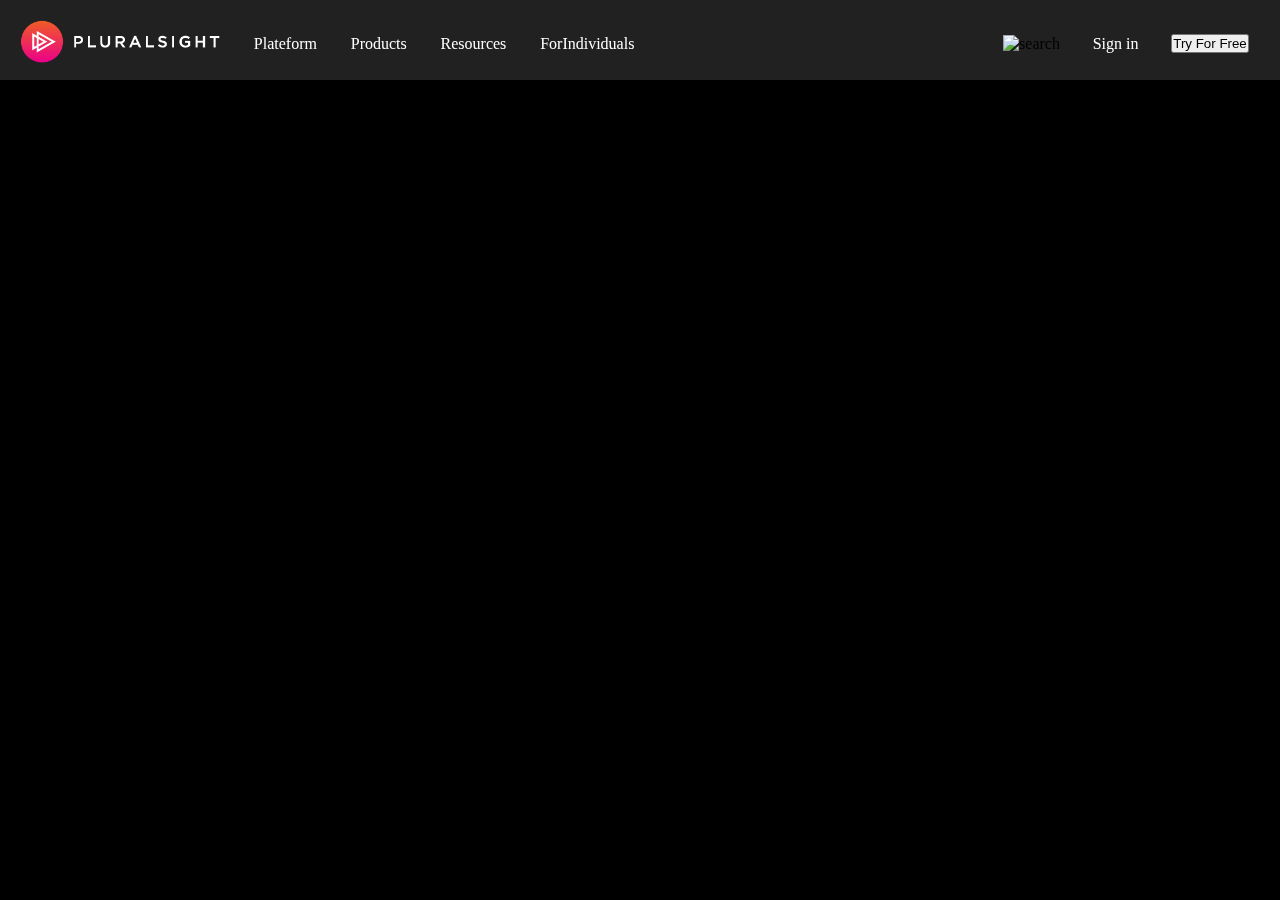
==== index.html @ 8faa8e5d "day-2 content get added" ====
<!DOCTYPE html>
<html lang="en">
<head>
    <meta charset="UTF-8">
    <meta http-equiv="X-UA-Compatible" content="IE=edge">
    <meta name="viewport" content="width=device-width, initial-scale=1.0">
    <title>pluralsight</title>
    <link rel="stylesheet" href="css/index.css">
</head>
<body>
    <div class="nav">
    
        <div class="navlist">
            <ul class="left">
                <div cass="logo">
                    <a href="https://www.pluralsight.com/"><img id="logosm" src="img/PS_logo.png" alt="Logo"></a>
                
                </div>
                <li><a href="#Plateform">Plateform</a></li>
                <li><a href="#Products">Products</a></li>
                <li><a href="#Resources">Resources</a></li>
                <li><a href="#ForIndividuals">ForIndividuals</a></li>
            </ul>
            <ul class="right">
                
                <li><a href=""></a><img id="search" src="img/search.png" alt="search"></li>
                <li><a href="#signin">Sign in</a></li>
    
                <li><a href="https://www.pluralsight.com/pricing/free-trial"><button class="tryfree">Try For Free</button></a></li>
    
            </ul>
    
        </div>
       </div>
</body>
</html>
<script src="">js/index.js</script>
---- css/index.css ----
*{
    margin: 0;
    padding: 0;
}
body{
    background-color: #000;
}
.nav{
    height: 80px;
    background-color: #212121;
    box-shadow: 0 10px 20px 0 rgb(0 0 0 / 20%);
    position: fixed;
    left: 0;
    right: 0;
    top:0;
    
}
.navlist{
    width: 96%;
    display: flex;
    justify-content: space-between;
    padding: 20px;
}
.left{
 width: 50%;
display: flex;
justify-content: space-between;
align-items: center;
}
.right{
width: 20%;
display: flex;
justify-content: space-between;
align-items: center;

}

#logosm{
    width: 200px;
}
li{
  list-style: none;
}
a{
    text-decoration: none;
    color: white;
}


#search{
    width:20px;
}
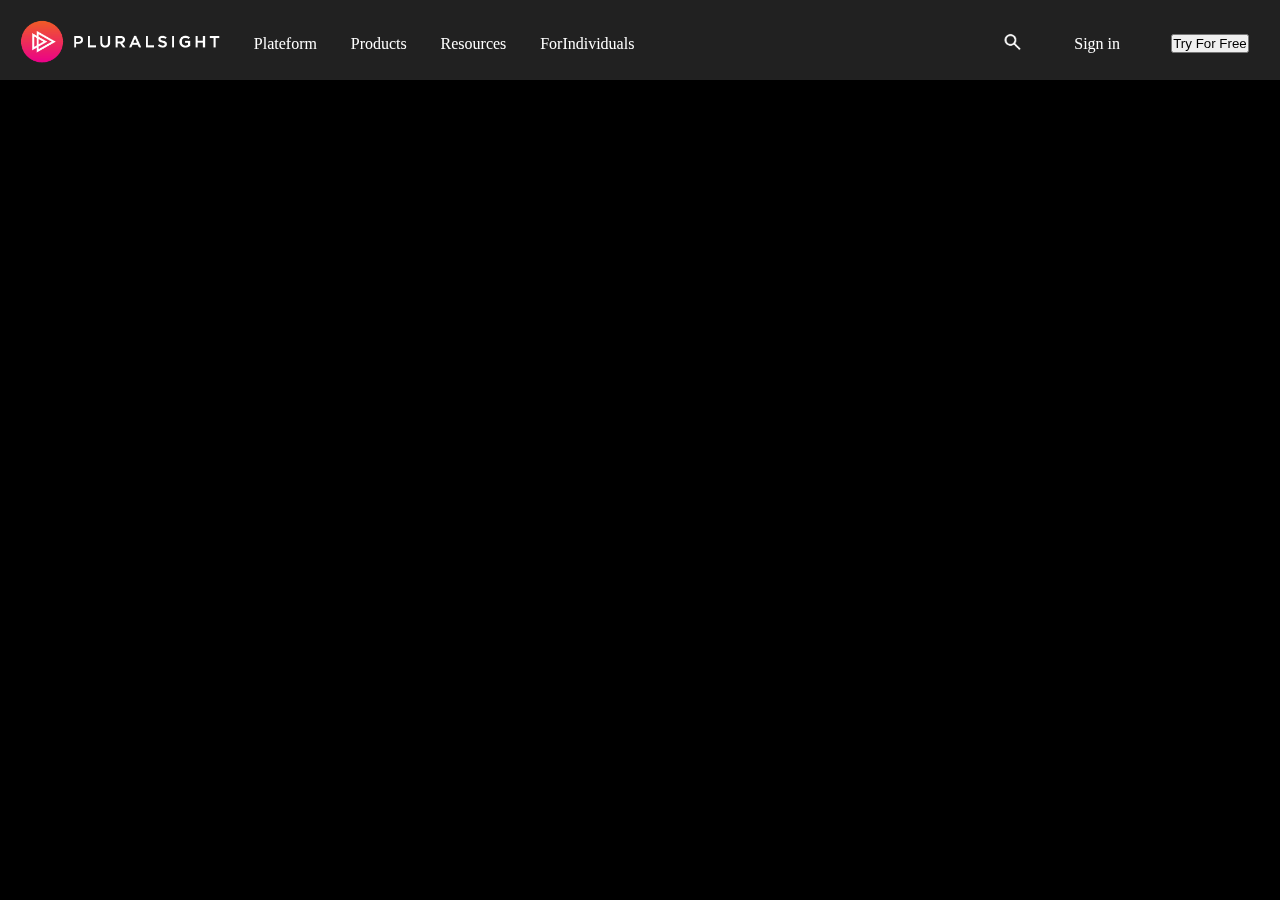
==== commit 0502d209: "Merge pull request #2 from SudhanshuRoy/day-2" ====
--- a/index.html
+++ b/index.html
@@ -32,6 +32,7 @@
     
         </div>
        </div>
+       
 </body>
 </html>
 <script src="">js/index.js</script>--- a/css/index.css
+++ b/css/index.css
@@ -49,4 +49,4 @@
 
 #search{
     width:20px;
-}+}
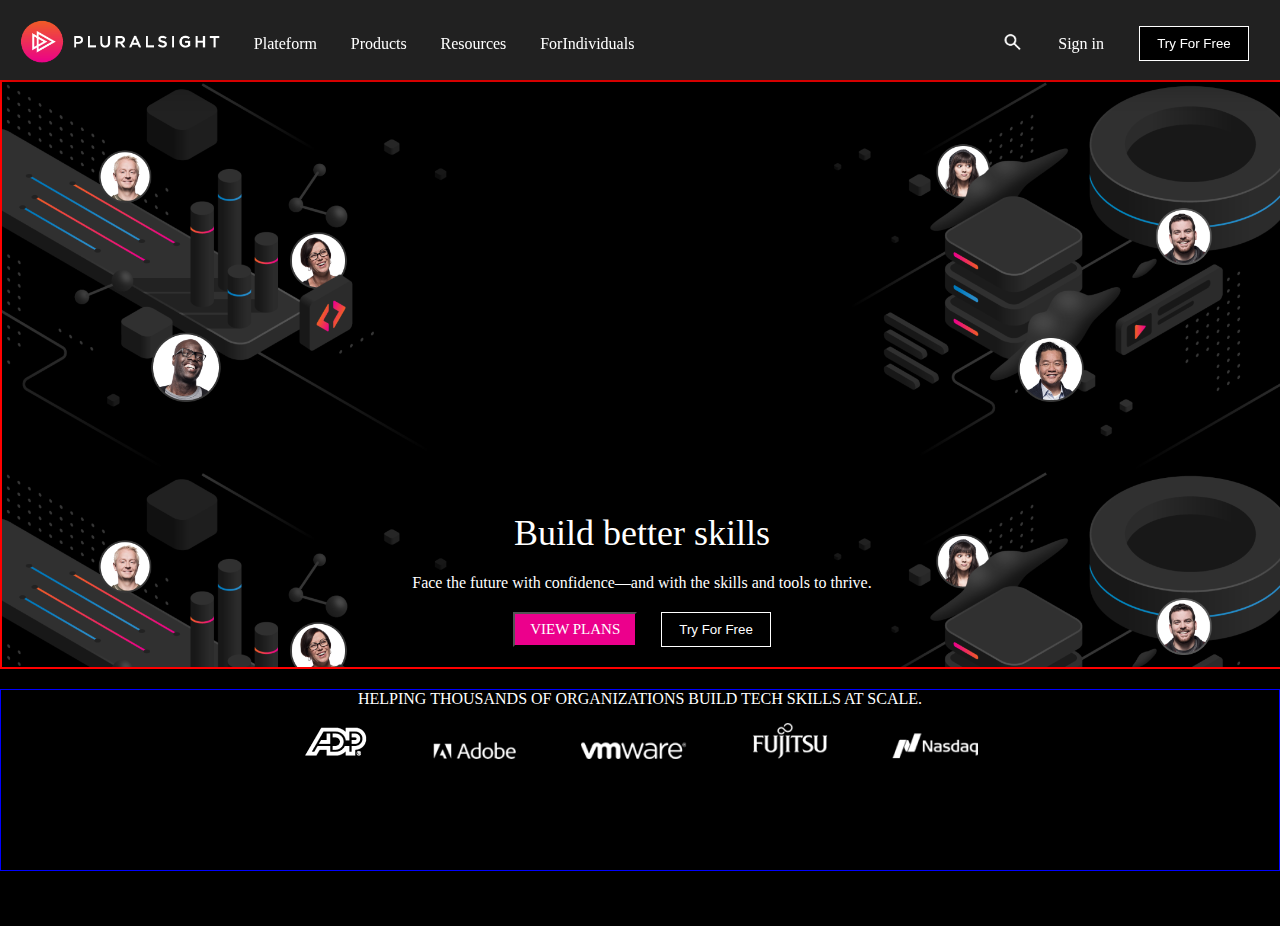
==== commit f39f47ba: "day-3 get added" ====
--- a/index.html
+++ b/index.html
@@ -8,31 +8,70 @@
     <link rel="stylesheet" href="css/index.css">
 </head>
 <body>
-    <div class="nav">
+   <div class="nav">
     
-        <div class="navlist">
-            <ul class="left">
-                <div cass="logo">
-                    <a href="https://www.pluralsight.com/"><img id="logosm" src="img/PS_logo.png" alt="Logo"></a>
-                
-                </div>
-                <li><a href="#Plateform">Plateform</a></li>
-                <li><a href="#Products">Products</a></li>
-                <li><a href="#Resources">Resources</a></li>
-                <li><a href="#ForIndividuals">ForIndividuals</a></li>
-            </ul>
-            <ul class="right">
-                
-                <li><a href=""></a><img id="search" src="img/search.png" alt="search"></li>
-                <li><a href="#signin">Sign in</a></li>
+    <div class="navlist">
+        <ul class="left">
+            <div cass="logo">
+                <a href="https://www.pluralsight.com/"><img id="logosm" src="img/PS_logo.png" alt="Logo"></a>
+            
+            </div>
+            <li><a href="#Plateform">Plateform</a></li>
+            <li><a href="#Products">Products</a></li>
+            <li><a href="#Resources">Resources</a></li>
+            <li><a href="#ForIndividuals">ForIndividuals</a></li>
+        </ul>
+        <ul class="right">
+            
+            <li><a href=""></a><img id="search" src="img/search.png" alt="search"></li>
+            <li><a href="#signin">Sign in</a></li>
+
+            <li><a href="https://www.pluralsight.com/pricing/free-trial"><button class="tryfree">Try For Free</button></a></li>
+
+        </ul>
+
+    </div>
+   </div>
+   <section class="background sec1">
+
+<div><h1>Build better skills</h1></div>
+
+<div><p>Face the future with confidence—and with the skills and tools to thrive.</p></div>
+
+<div>
+    <a href="https://www.pluralsight.com/pricing/skills"><button class="viewplans">VIEW PLANS</button></a> 
+    <a href="https://www.pluralsight.com/pricing/free-trial"><button class="tryfree">Try For Free</button></a>
+</div>
+   </section >
+
+<section class="sec2">
+
+    <div><p>HELPING THOUSANDS OF ORGANIZATIONS BUILD TECH SKILLS AT SCALE.</p></div>
+
+<div>
+    <img src="img/adp.png" alt="">
+    <img src="img/adobe.png" alt="">
+    <img src="img/vmware.png" alt="">
+    <img src="img/fujitsu.png" alt="">
+    <img src="img/nasdaq.png" alt="">
+</div>
+   </section>
+
+   <section class="singleLine">
+
+   </section>
+
+   <section class="headLower">
+<div>
+
+    <p>TRENDING TECHNOLOGIES</p>
+    <h1>Popular topics to learn now</h1>
     
-                <li><a href="https://www.pluralsight.com/pricing/free-trial"><button class="tryfree">Try For Free</button></a></li>
-    
-            </ul>
-    
-        </div>
-       </div>
-       
-</body>
+</div>
+<div id="topics">
+
+</div>
+   </section>
+  
 </html>
-<script src="">js/index.js</script>+<script src=""></script>--- a/css/index.css
+++ b/css/index.css
@@ -50,3 +50,52 @@
 #search{
     width:20px;
 }
+
+.sec1{
+    height: 65vh;
+    width: 100vw;
+    border: 2px solid red;
+    
+    background-image: url('../img/hero-illustration.png');
+    background-size: 100%;
+    margin-top: 80px;
+    color: #fff;
+    display: flex;
+    flex-direction: column;
+    justify-content: end;
+    align-items: center;
+    gap: 20px;
+
+}
+.tryfree{
+    border:1px solid #fff;
+    color: #fff;
+    background-color: rgba(0, 0, 0, 0.99);
+    padding: 9px 17px;
+}
+.tryfree:hover{
+    border:2px solid #fff ;
+}
+.viewplans{
+    color: #ffffff;
+    font: 15px"ps Commons Bold";
+    background: #EC008C;
+    margin: 0px 20px 20px 0px;
+    padding: 7px 15px;
+}
+.sec1 h1{
+    font: 36px "ps Commons Bold";
+}
+.sec2{
+    border: 1px solid blue;
+    height: 20vh; 
+   text-align: center;
+   margin-top: 20px;
+}
+.sec2>div>img{
+    margin: 30px;
+}
+.sec2>div>p{
+color: #ffffff;
+margin-bottom: -15px;
+}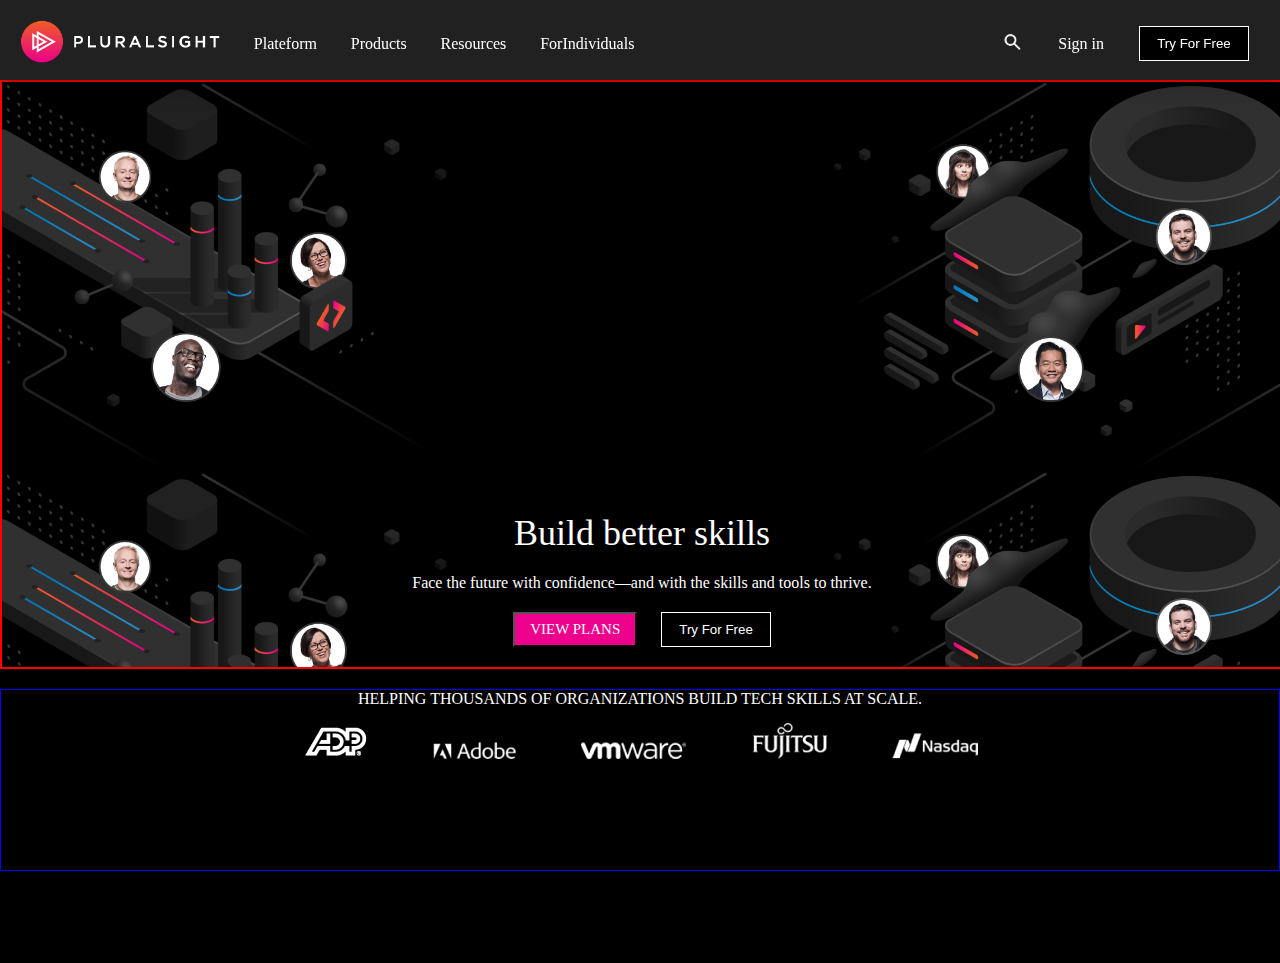
==== commit 4494867f: "added" ====
--- a/index.html
+++ b/index.html
@@ -69,9 +69,10 @@
     
 </div>
 <div id="topics">
-
+<h1>Lorem, ipsum dolor sit amet consectetur adipisicing elit. Sed, magnam.</h1>
 </div>
    </section>
   
 </html>
-<script src=""></script>+<script src=""></script>
+
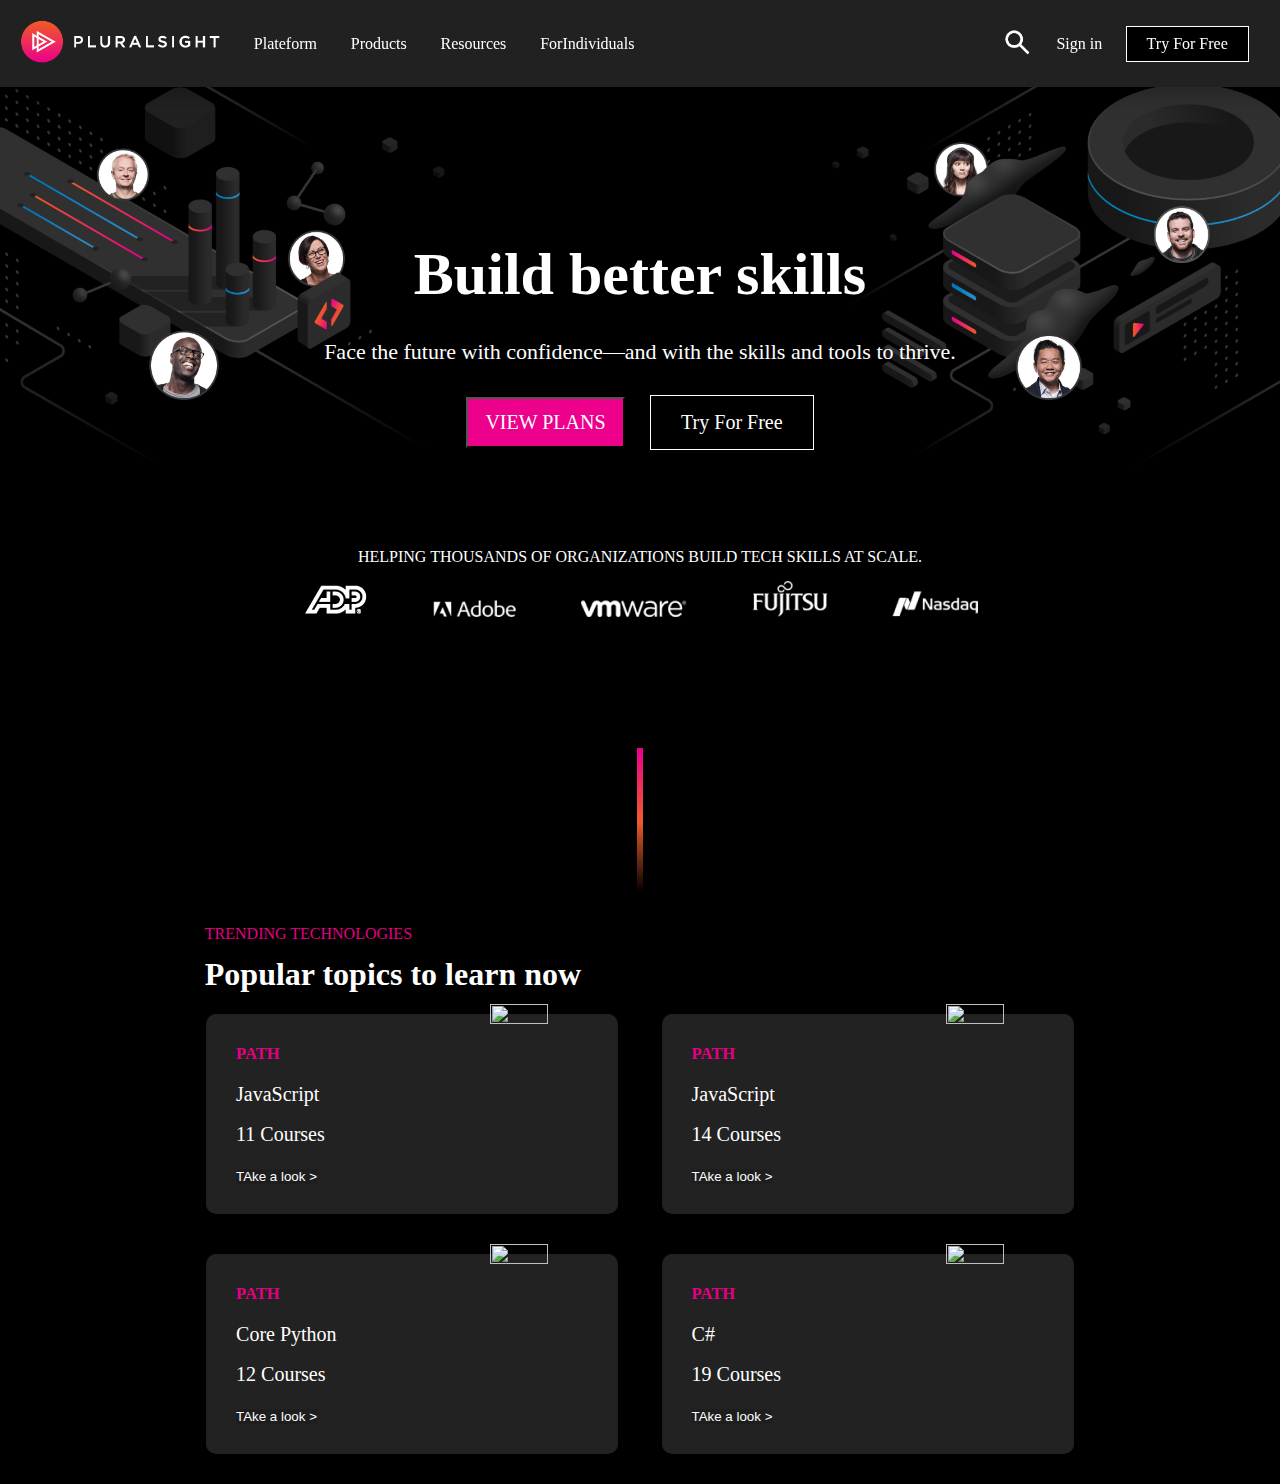
==== commit bf246072: "hemburger part is gonna added" ====
--- a/index.html
+++ b/index.html
@@ -1,5 +1,6 @@
 <!DOCTYPE html>
 <html lang="en">
+
 <head>
     <meta charset="UTF-8">
     <meta http-equiv="X-UA-Compatible" content="IE=edge">
@@ -7,72 +8,145 @@
     <title>pluralsight</title>
     <link rel="stylesheet" href="css/index.css">
 </head>
+
 <body>
-   <div class="nav">
-    
-    <div class="navlist">
-        <ul class="left">
-            <div cass="logo">
-                <a href="https://www.pluralsight.com/"><img id="logosm" src="img/PS_logo.png" alt="Logo"></a>
-            
+    <div class="nav">
+
+        <div class="navlist h-nav-resp">
+            <div class="burger">
+                <div class="line"></div>
+                <div class="line"></div>
+                <div class="line"></div>
             </div>
-            <li><a href="#Plateform">Plateform</a></li>
-            <li><a href="#Products">Products</a></li>
-            <li><a href="#Resources">Resources</a></li>
-            <li><a href="#ForIndividuals">ForIndividuals</a></li>
-        </ul>
-        <ul class="right">
-            
-            <li><a href=""></a><img id="search" src="img/search.png" alt="search"></li>
-            <li><a href="#signin">Sign in</a></li>
+            <ul class="left v-class-resp">
+                <div cass="logo">
+                    <a href="https://www.pluralsight.com/"><img id="logosm" src="img/PS_logo.png" alt="Logo"></a>
 
-            <li><a href="https://www.pluralsight.com/pricing/free-trial"><button class="tryfree">Try For Free</button></a></li>
 
-        </ul>
+                </div>
+                <li><a href="#Plateform">Plateform</a></li>
+                <li><a href="#Products">Products</a></li>
+                <li><a href="#Resources">Resources</a></li>
+                <li><a href="#ForIndividuals">ForIndividuals</a></li>
+            </ul>
+            <ul class="right v-class-resp">
+
+                <li><a href=""></a><img id="search" src="img/search.png" alt="search"></li>
+                <li><a href="#signin">Sign in</a></li>
+
+                <li><a href="https://www.pluralsight.com/pricing/free-trial"><button class="tryfree0">Try For
+                            Free</button></a></li>
+
+            </ul>
+
+        </div>
+    </div>
+    <section class="background sec1">
+        <div>
+            <div>
+                <h1>Build better skills</h1>
+            </div>
+
+            <div>
+                <p>Face the future with confidence—and with the skills and tools to thrive.</p>
+            </div>
+
+            <div>
+                <a href="https://www.pluralsight.com/pricing/skills"><button class="viewplans">VIEW PLANS</button></a>
+                <a href="https://www.pluralsight.com/pricing/free-trial"><button class="tryfree">Try For
+                        Free</button></a>
+            </div>
+        </div>
+    </section>
+
+    <section class="sec2">
+
+        <div>
+            <p>HELPING THOUSANDS OF ORGANIZATIONS BUILD TECH SKILLS AT SCALE.</p>
+        </div>
+
+        <div class="five-resp">
+            <img src="img/adp.png" alt="">
+            <img src="img/adobe.png" alt="">
+            <img src="img/vmware.png" alt="">
+            <img src="img/fujitsu.png" alt="">
+            <img src="img/nasdaq.png" alt="">
+        </div>
+    </section>
+    <section>
+        <section class="singleLine">
+        </section>
+
+
+    </section>
+
+    <div class="text">
+
+        <p>TRENDING TECHNOLOGIES</p>
+        <h1>Popular topics to learn now</h1>
 
     </div>
-   </div>
-   <section class="background sec1">
+    <section class="headLower">
+        <a href="https://www.pluralsight.com/paths/javascript-core-language">
+            <div class="lowerChild">
+                <div class="innerText">
+                    <h5>PATH</h5>
+                    <p>JavaScript</p>
+                    <p>11 Courses</p>
+                    <button id="takeAlook">TAke a look ></button>
+                </div>
 
-<div><h1>Build better skills</h1></div>
+                <img class="innerImg" src="https://pluralsight2.imgix.net/paths/images/javascript-542e10ea6e.png"
+                    alt="">
 
-<div><p>Face the future with confidence—and with the skills and tools to thrive.</p></div>
+            </div>
+        </a>
 
-<div>
-    <a href="https://www.pluralsight.com/pricing/skills"><button class="viewplans">VIEW PLANS</button></a> 
-    <a href="https://www.pluralsight.com/pricing/free-trial"><button class="tryfree">Try For Free</button></a>
-</div>
-   </section >
+        <a href="https://www.pluralsight.com/paths/angular">
+            <div class="lowerChild">
+                <div class="innerText">
+                    <h5>PATH</h5>
+                    <p>JavaScript</p>
+                    <p>14 Courses</p>
+                    <button id="takeAlook">TAke a look ></button>
+                </div>
 
-<section class="sec2">
+                <img class="innerImg" src="https://pluralsight.imgix.net/paths/path-icons/angular-14a0f6532f.png"
+                    alt="">
 
-    <div><p>HELPING THOUSANDS OF ORGANIZATIONS BUILD TECH SKILLS AT SCALE.</p></div>
+            </div>
+        </a>
 
-<div>
-    <img src="img/adp.png" alt="">
-    <img src="img/adobe.png" alt="">
-    <img src="img/vmware.png" alt="">
-    <img src="img/fujitsu.png" alt="">
-    <img src="img/nasdaq.png" alt="">
-</div>
-   </section>
+        <a href="https://www.pluralsight.com/paths/core-python">
+            <div class="lowerChild">
+                <div class="innerText">
+                    <h5>PATH</h5>
+                    <p>Core Python</p>
+                    <p>12 Courses</p>
+                    <button id="takeAlook">TAke a look ></button>
+                </div>
 
-   <section class="singleLine">
+                <img class="innerImg" src="https://pluralsight.imgix.net/paths/python-7be70baaac.png" alt="">
 
-   </section>
+            </div>
+        </a>
 
-   <section class="headLower">
-<div>
+        <a href="https://www.pluralsight.com/paths/csharp">
+            <div class="lowerChild">
+                <div class="innerText">
+                    <h5>PATH</h5>
+                    <p>C#</p>
+                    <p>19 Courses</p>
+                    <button id="takeAlook">TAke a look ></button>
+                </div>
 
-    <p>TRENDING TECHNOLOGIES</p>
-    <h1>Popular topics to learn now</h1>
+                <img class="innerImg" src="https://pluralsight.imgix.net/paths/path-icons/csharp-e7b8fcd4ce.png?"
+                    alt="">
+
+            </div>
+        </a>
+    </section>
     
-</div>
-<div id="topics">
-<h1>Lorem, ipsum dolor sit amet consectetur adipisicing elit. Sed, magnam.</h1>
-</div>
-   </section>
-  
+</body>
 </html>
-<script src=""></script>
-
+<script src="js/index.js"></script>--- a/css/index.css
+++ b/css/index.css
@@ -6,7 +6,7 @@
     background-color: #000;
 }
 .nav{
-    height: 80px;
+    height: auto;
     background-color: #212121;
     box-shadow: 0 10px 20px 0 rgb(0 0 0 / 20%);
     position: fixed;
@@ -20,18 +20,21 @@
     display: flex;
     justify-content: space-between;
     padding: 20px;
+    
 }
 .left{
  width: 50%;
 display: flex;
 justify-content: space-between;
 align-items: center;
+gap: 20px;
 }
 .right{
 width: 20%;
 display: flex;
 justify-content: space-between;
 align-items: center;
+gap: 20px;
 
 }
 
@@ -48,13 +51,13 @@
 
 
 #search{
-    width:20px;
+    width:30px;
 }
 
 .sec1{
-    height: 65vh;
-    width: 100vw;
-    border: 2px solid red;
+    /* height: 65vh; */
+    /* width: 100vw; */
+    /* border: 2px solid red; */
     
     background-image: url('../img/hero-illustration.png');
     background-size: 100%;
@@ -65,29 +68,49 @@
     justify-content: end;
     align-items: center;
     gap: 20px;
-
-}
-.tryfree{
+    margin-bottom: 80px;
+    font-size: 22px;
+
+}
+.sec1>div{
+text-align: center;
+margin-top: 160px;
+}
+.sec1>div>div>h1{
+    font-weight: 900;
+    font-size: 60px;
+    margin-bottom: 30px;
+}
+.sec1>div>div>p{
+    margin-bottom: 30px;
+}
+
+.tryfree,.tryfree0{
+    font: 20px"ps Commons Bold";
     border:1px solid #fff;
     color: #fff;
     background-color: rgba(0, 0, 0, 0.99);
-    padding: 9px 17px;
-}
-.tryfree:hover{
+    padding: 15px 30px;
+}
+.tryfree0{
+    padding: 8px 20px;
+    font: 16px"ps Commons Bold";
+}
+.tryfree:hover,.tryfree0:hover{
     border:2px solid #fff ;
 }
 .viewplans{
     color: #ffffff;
-    font: 15px"ps Commons Bold";
+    font: 20px"ps Commons Bold";
     background: #EC008C;
     margin: 0px 20px 20px 0px;
-    padding: 7px 15px;
+    padding: 12px 17px;
 }
 .sec1 h1{
     font: 36px "ps Commons Bold";
 }
 .sec2{
-    border: 1px solid blue;
+    /* border: 1px solid blue; */
     height: 20vh; 
    text-align: center;
    margin-top: 20px;
@@ -98,4 +121,153 @@
 .sec2>div>p{
 color: #ffffff;
 margin-bottom: -15px;
+}
+.singleLine{
+    margin: 20px auto;
+    width: 0%;
+    height: 140px;
+    /* border-width: 3px; */
+    border-style: solid;
+    border-image: linear-gradient( to bottom, #EC008C, #F15B2A, rgba(0, 0, 0, 0) ) 1 100%;
+    display: block;
+    
+}
+.text{
+    color: white;
+    text-align: left;
+    /* margin: 20px; */
+    line-height: 40px;
+    margin-left: 16%;
+    margin-bottom: 20px;
+}
+.headLower{
+width: 70%;
+margin: auto;
+/* border: 2px solid aqua; */
+color: #ffffff;
+display: grid;
+grid-template-columns: repeat(2,1fr);
+column-gap: 15px;
+row-gap: 40px;
+margin-bottom: 30px;
+}
+.headLower>a>div{
+    width: 80%;
+    height: auto;
+    margin: auto;
+    background: #222222;
+    box-shadow: 0px 30px 30px rgb(0 0 0 / 10%);
+    border-radius: 10px;
+    padding: 20px 30px;
+    
+}
+.lowerChild{
+    display: flex;
+    padding: 20px;
+  
+}
+.innerImg{
+    width: 45%;
+    height: 45%;
+    margin: -30px;
+   display: inline;
+}
+.innerText{
+    width: 100%;
+    line-height: 40px;
+    font-size: 20px;
+}
+h5,.text>p{
+    color: #e40084;
+}
+#takeAlook{
+    color: #fff;
+    background-color: rgba(1, 1, 1, 0.1);
+    font-weight: 500;
+    border: 0px;
+}
+#takeAlook:hover{
+    font-weight: 900;
+}
+.burger{
+    display: none;
+ position: absolute;
+ top: 10px;   
+ right: 55px;
+  
+}
+.burger>.line{
+width: 33px;
+height: 3px;
+background-color: white;
+margin: 10px;
+}
+
+@media only screen and (max-width:826px) {
+    .navlist{
+        flex-direction: column;
+        transition: all 0.7s ease-out;
+    }
+    .left{
+    flex-direction: column;
+   }
+   .right{
+    flex-direction: column;
+    width: 46%;
+    margin:20px;
+   }
+   #search{
+    width: 30px;
+    position: absolute;
+    top: 20px;
+    right: 120px;
+   }
+   .burger{
+    display: block;
+   }
+   .h-nav-resp{
+height: 40px;
+   }
+   .h-nav-resp2{
+    height: 350px;
+       }
+      
+.headLower{
+column-gap: 25px;
+row-gap: 20px;
+}
+.v-class-resp{
+    /* opacity: 0; */
+    visibility: hidden;
+}
+#search,#logosm{
+  opacity: 1;
+  visibility: visible;
+}
+.five-resp{
+    display: grid;
+    grid-template-columns: repeat(2,1fr);
+}
+.singleLine{
+    margin-top: 200px;
+}
+.nav{
+    transition: all0.7s ease-out;
+}
+
+}
+
+@media only screen and (max-width:600px){
+    .headLower{
+        grid-template-columns: repeat(1,1fr);
+    }
+    #logosm{
+        width: 80%;
+    }
+    .h-nav-resp2{
+    height: 350px;
+       }
+       .nav{
+        transition: all0.7s ease-out;
+    }
 }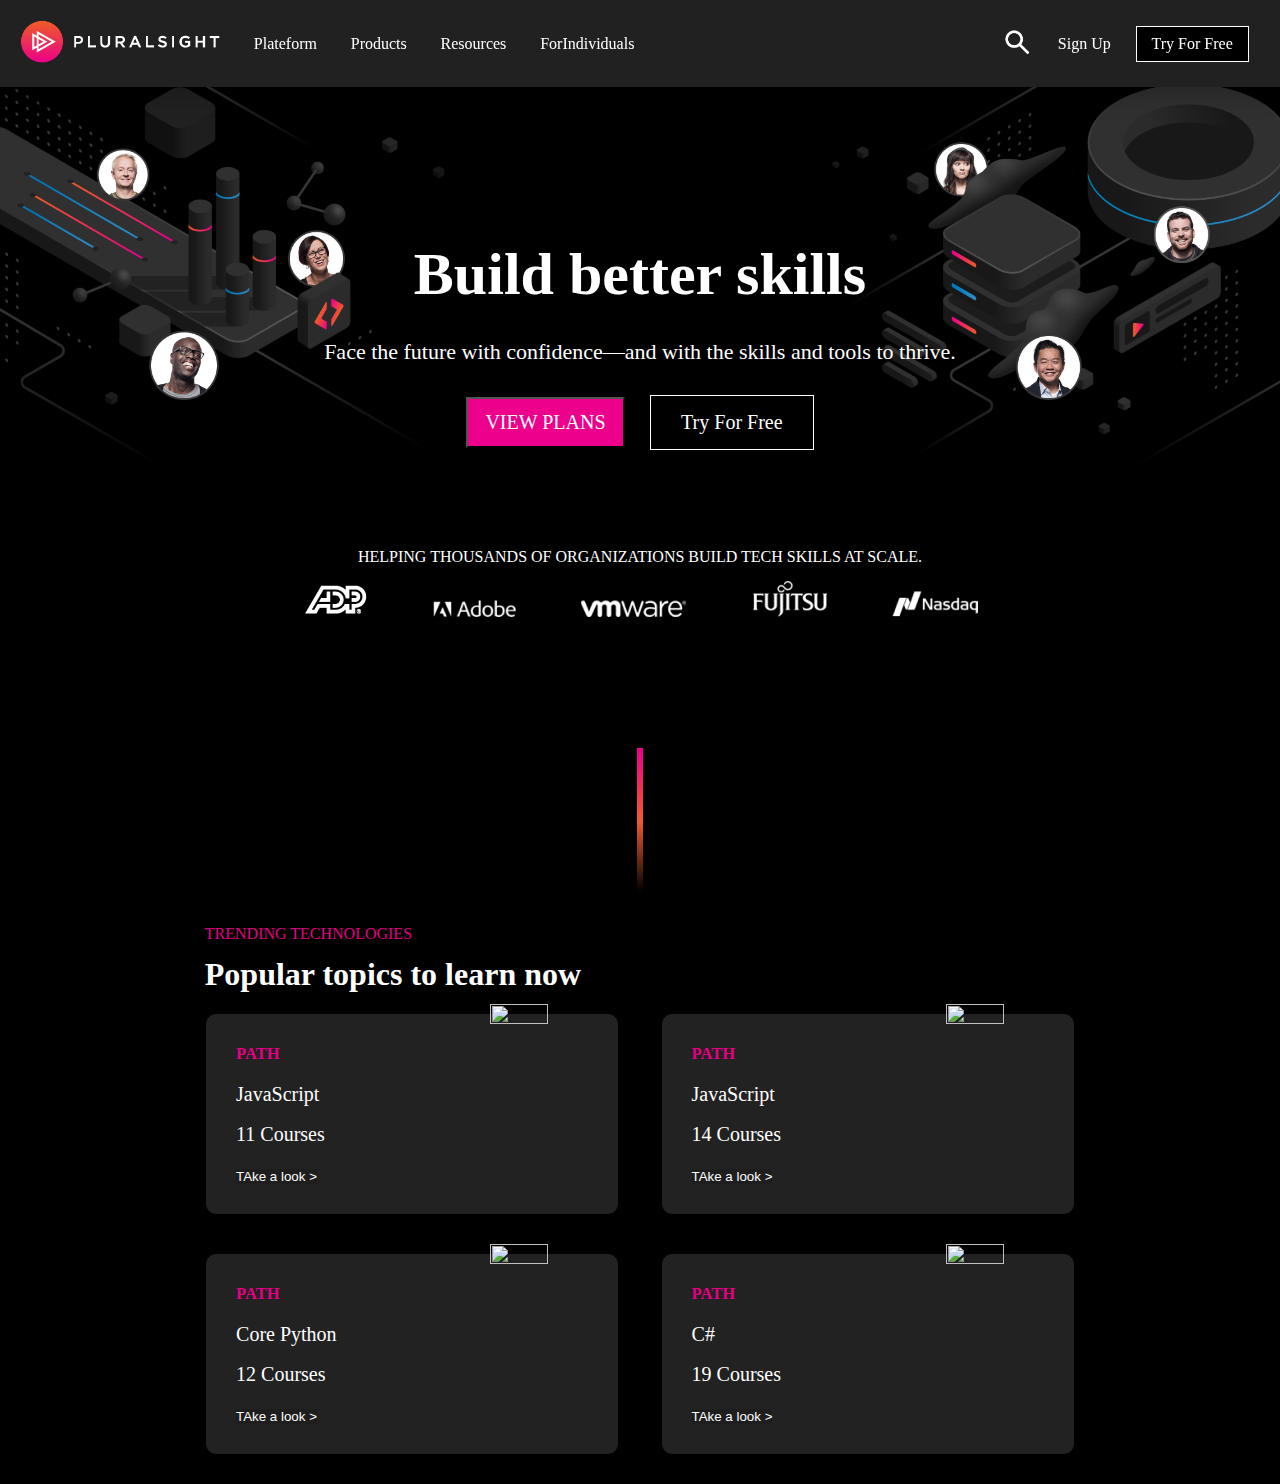
==== commit f192dd05: "sign in feature added" ====
--- a/index.html
+++ b/index.html
@@ -32,7 +32,7 @@
             <ul class="right v-class-resp">
 
                 <li><a href=""></a><img id="search" src="img/search.png" alt="search"></li>
-                <li><a href="#signin">Sign in</a></li>
+                <li><a href="signup.html">Sign Up</a></li>
 
                 <li><a href="https://www.pluralsight.com/pricing/free-trial"><button class="tryfree0">Try For
                             Free</button></a></li>
--- a/css/index.css
+++ b/css/index.css
@@ -93,7 +93,7 @@
     padding: 15px 30px;
 }
 .tryfree0{
-    padding: 8px 20px;
+    padding: 8px 15px;
     font: 16px"ps Commons Bold";
 }
 .tryfree:hover,.tryfree0:hover{
